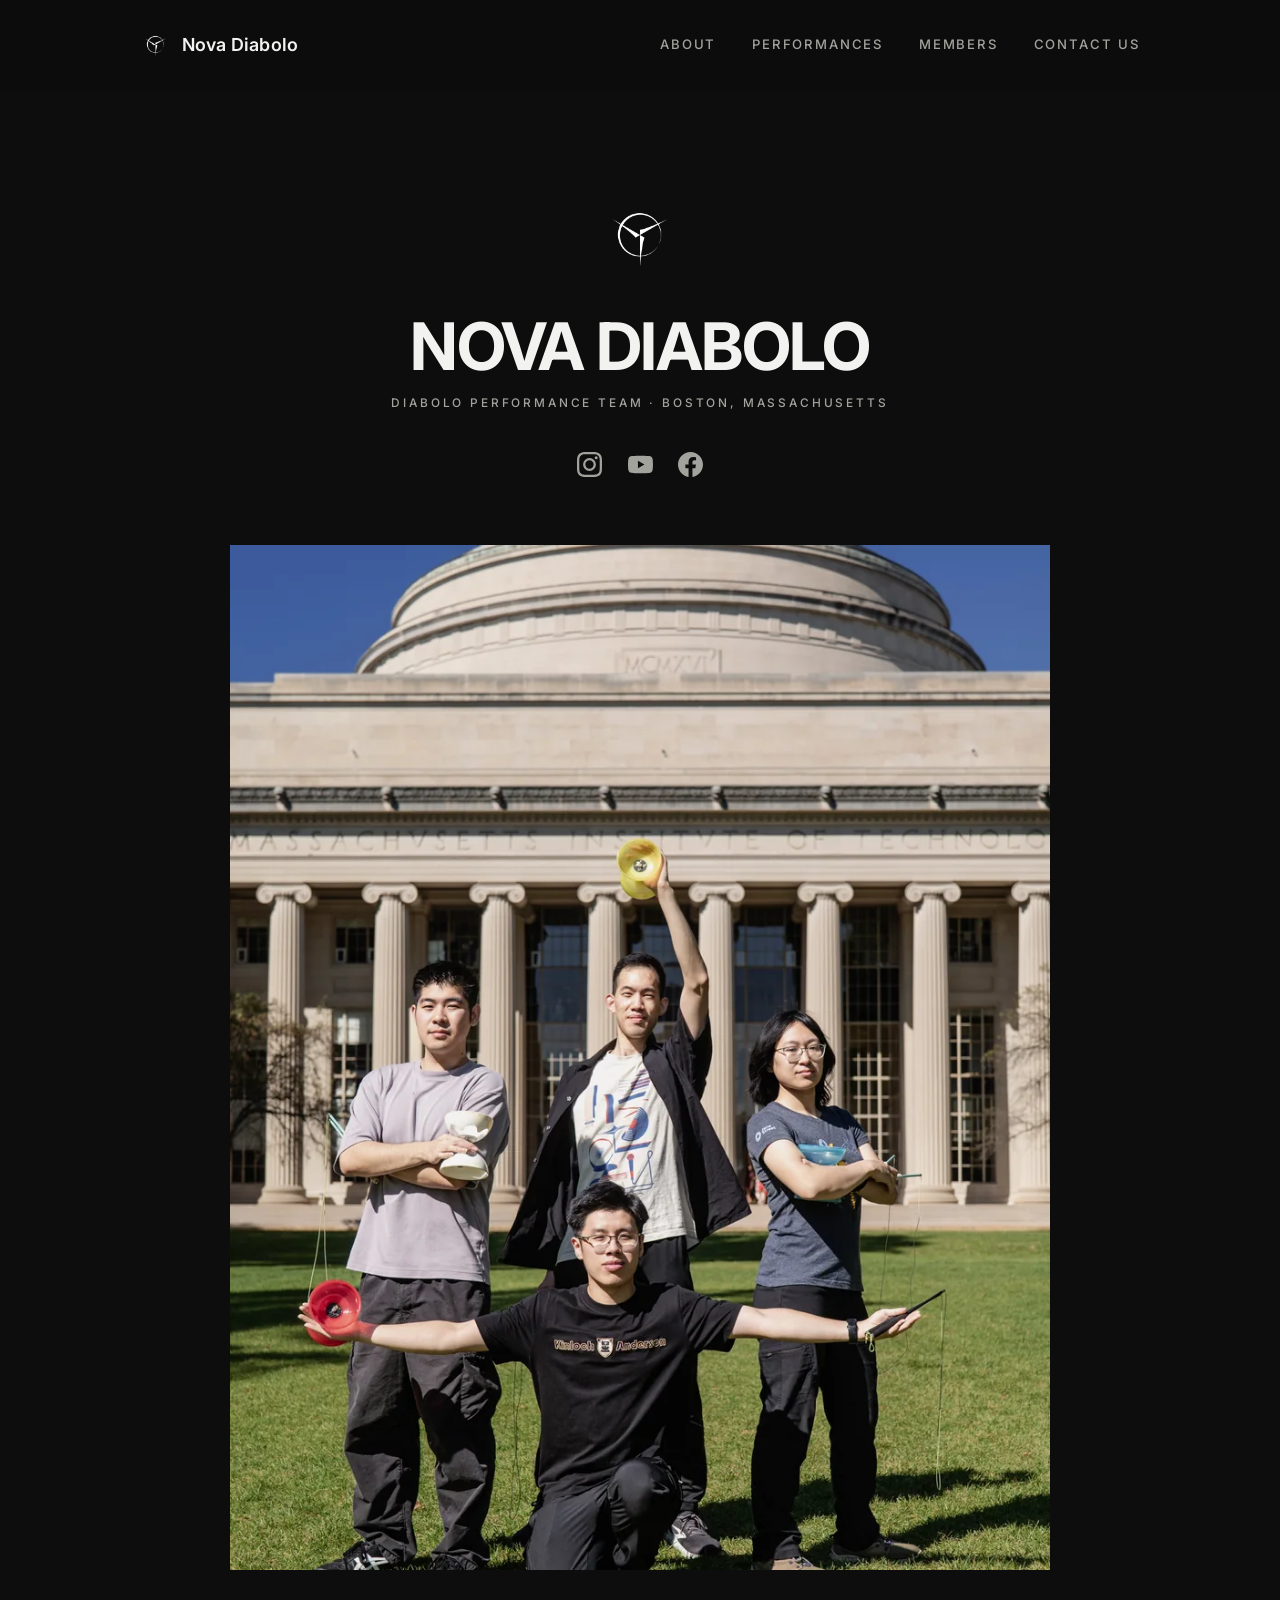
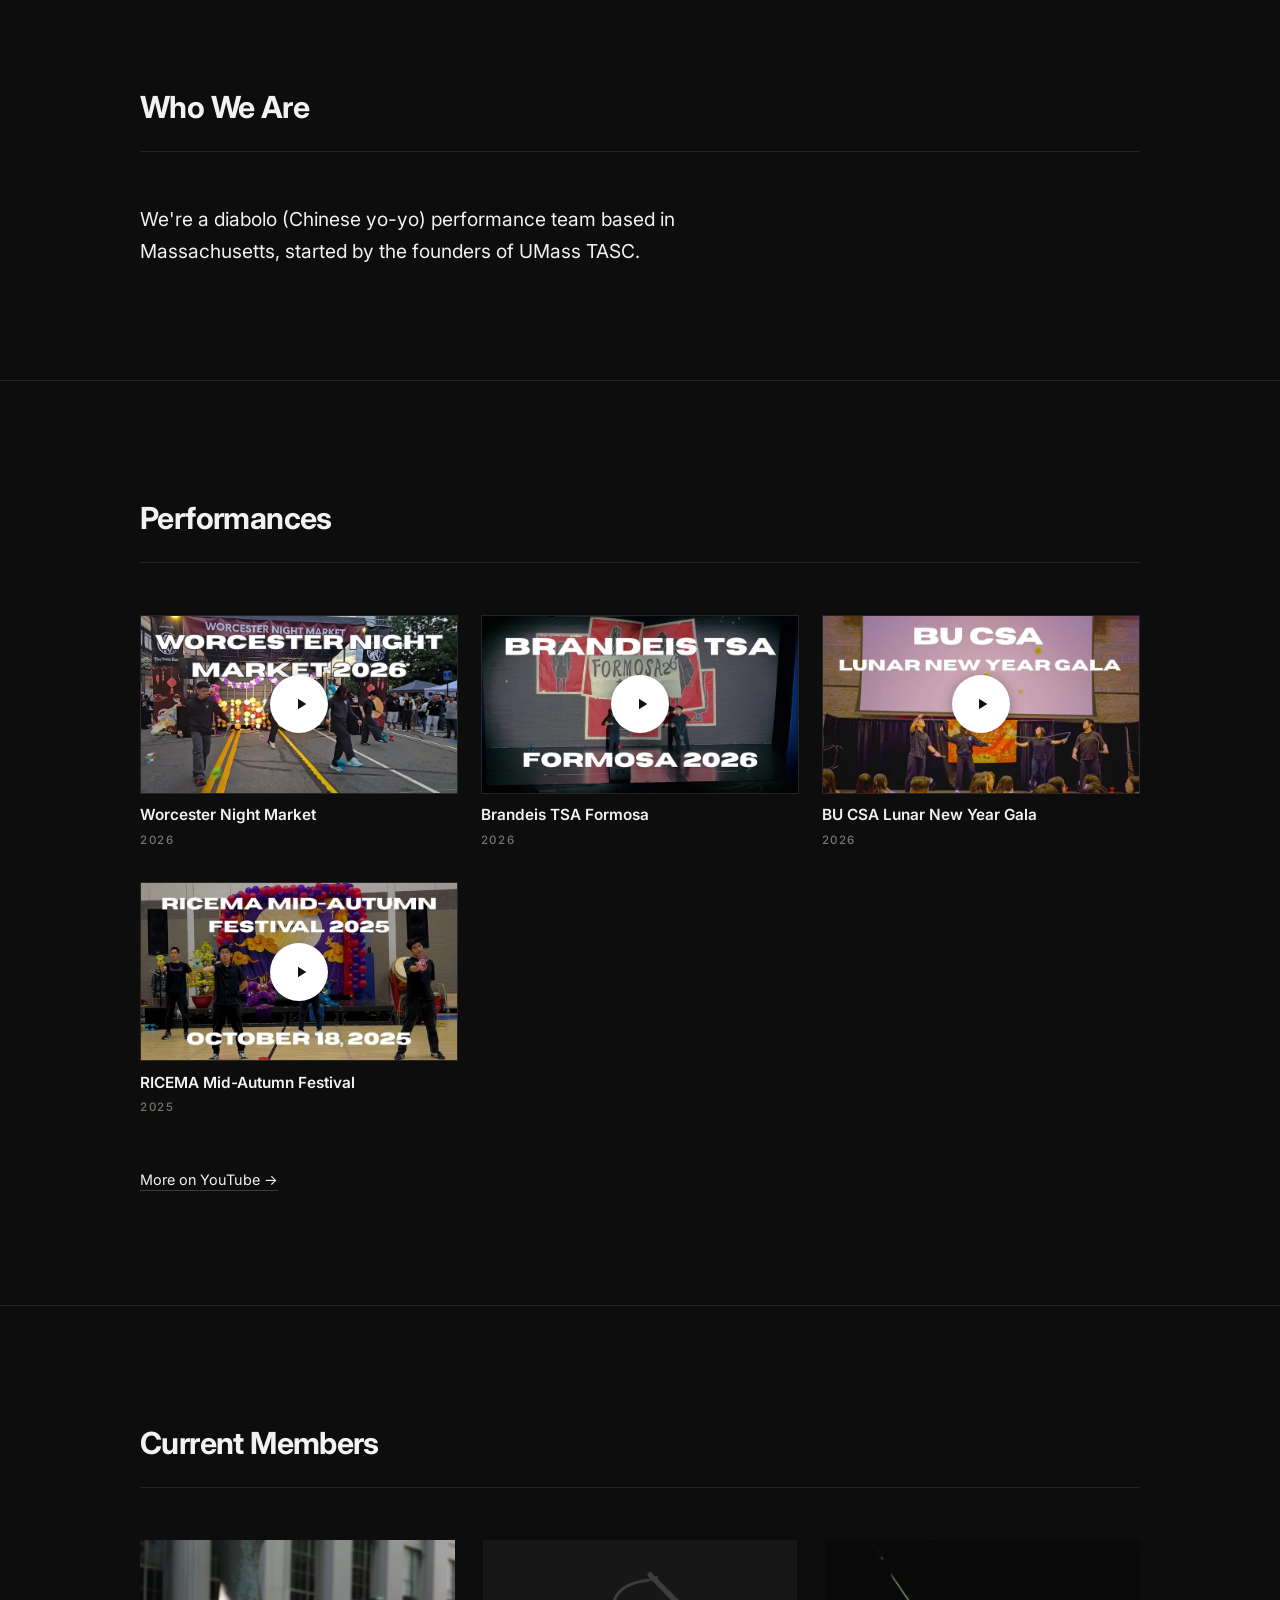
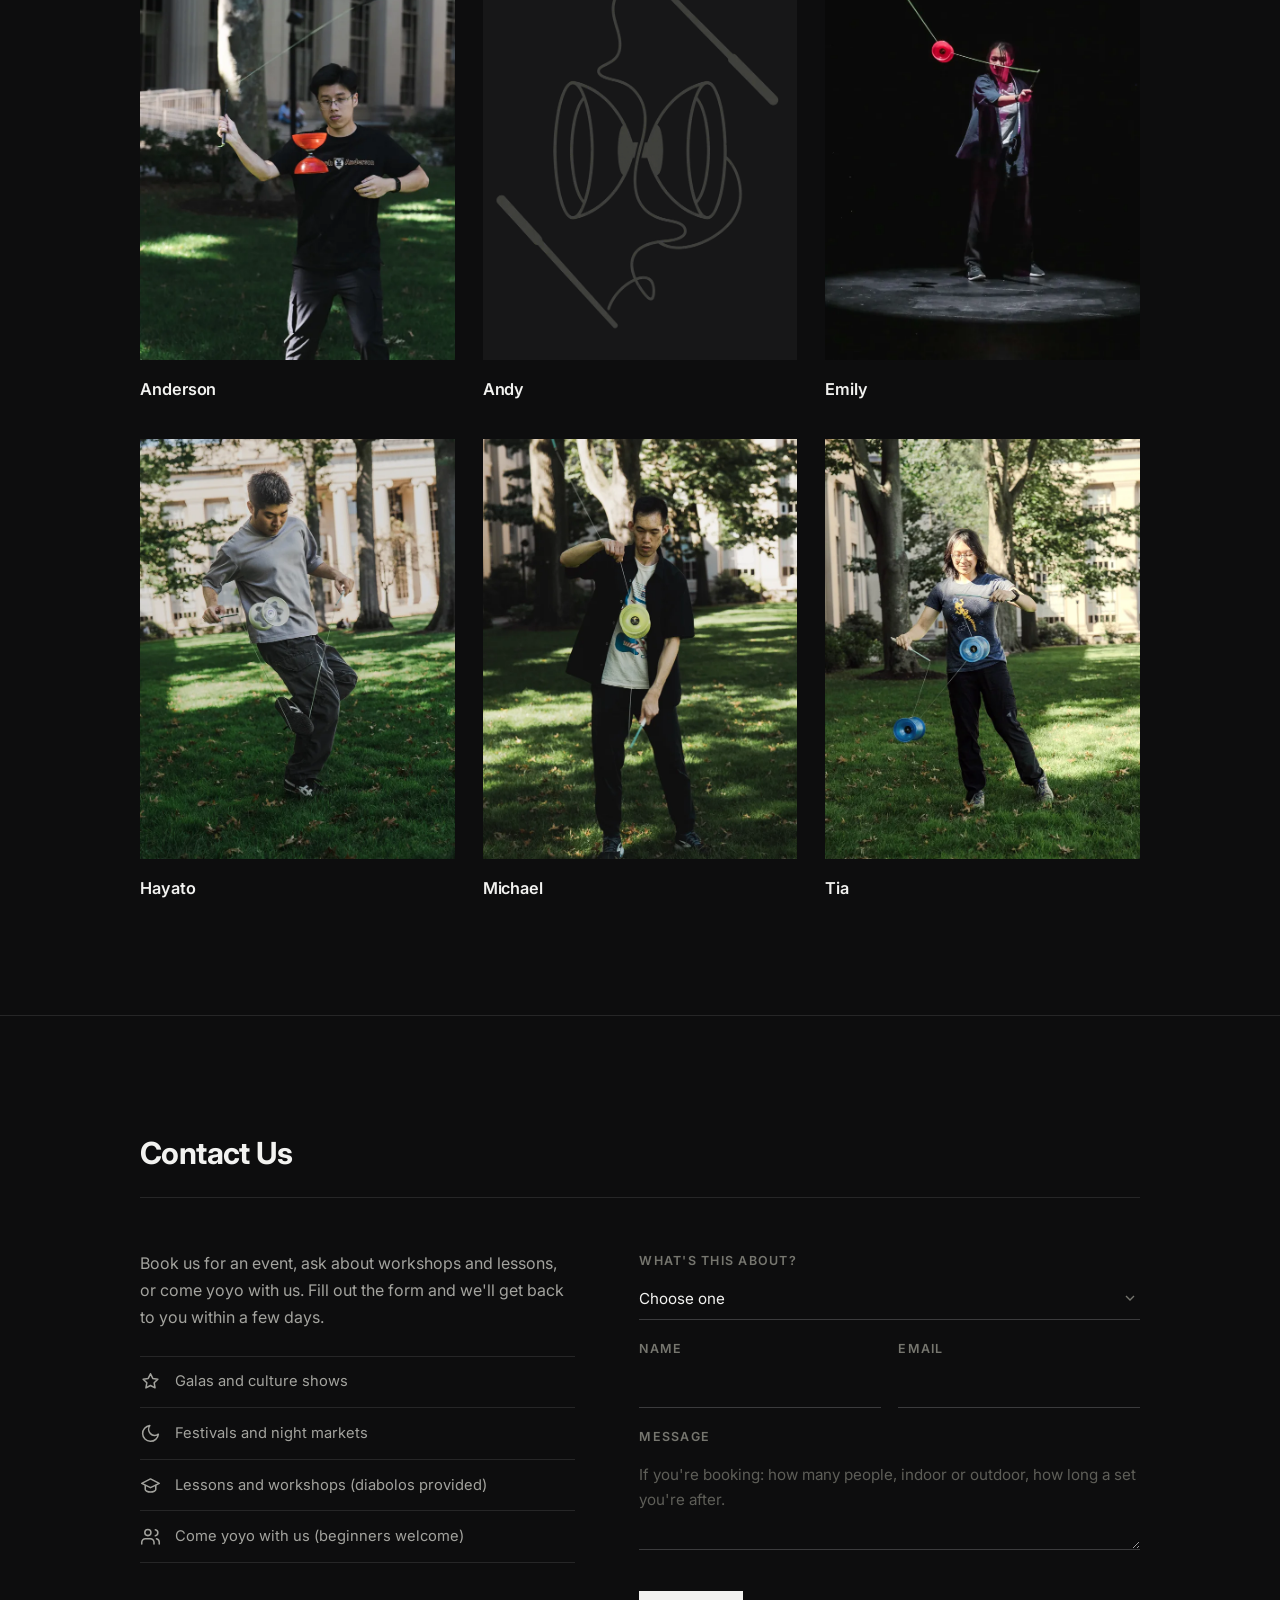
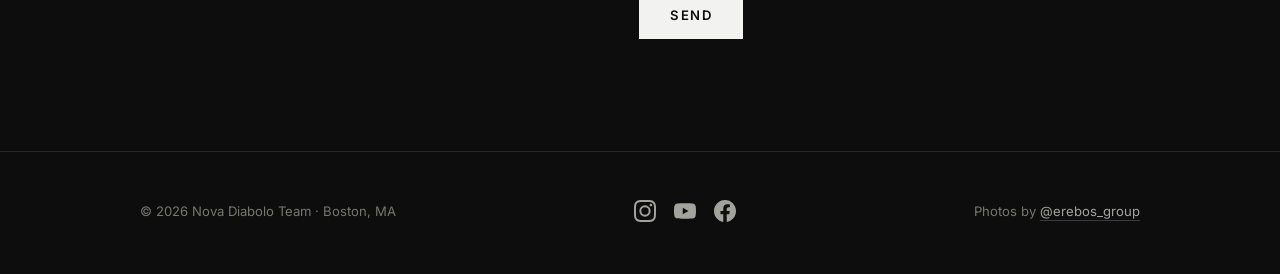
==== index.html @ 06ca1d91 "Point canonical, share image and form redirect at nova-diabolo.github.io The repo moved to the nova-" ====
<!DOCTYPE html>
<html lang="en">
<head>
<meta charset="utf-8">
<meta name="viewport" content="width=device-width, initial-scale=1">
<title>Nova Diabolo Team | Diabolo &amp; Chinese Yo-Yo, Boston</title>
<meta name="description" content="A diabolo (Chinese yo-yo) performance team based in Massachusetts. We play galas, festivals, night markets and campus events around Boston.">
<meta name="theme-color" content="#0d0d0e">
<link rel="canonical" href="https://nova-diabolo.github.io/">
<meta property="og:type" content="website">
<meta property="og:title" content="Nova Diabolo Team | Diabolo &amp; Chinese Yo-Yo, Boston">
<meta property="og:description" content="A diabolo and Chinese yo-yo performance team based in Boston, Massachusetts.">
<meta property="og:image" content="https://nova-diabolo.github.io/assets/img/logo-square.jpg">
<meta name="twitter:card" content="summary_large_image">
<link rel="icon" href="assets/img/favicon-32.png" sizes="32x32">
<link rel="icon" href="assets/img/favicon-192.png" sizes="192x192">
<link rel="apple-touch-icon" href="assets/img/favicon-192.png">
<link rel="preconnect" href="https://fonts.googleapis.com">
<link rel="preconnect" href="https://fonts.gstatic.com" crossorigin>
<link rel="stylesheet" href="https://fonts.googleapis.com/css2?family=Inter:wght@400;500;600;700&display=swap">
<link rel="stylesheet" href="assets/css/styles.css">
<script type="application/ld+json">
{
  "@context": "https://schema.org",
  "@type": "PerformingGroup",
  "name": "Nova Diabolo Team",
  "description": "A diabolo (Chinese yo-yo) performance team based in Massachusetts, sharing the art around New England.",
  "foundingDate": "2019",
  "address": { "@type": "PostalAddress", "addressLocality": "Boston", "addressRegion": "MA", "addressCountry": "US" },
  "sameAs": ["https://www.instagram.com/novadiaboloteam/","https://www.youtube.com/@NovaDiaboloTeam","https://www.facebook.com/NovaDiaboloTeam/"]
}
</script>
</head>
<body id="top">
<a class="skip-link" href="#main">Skip to content</a>

<div class="topbar" id="topbar">
  <div class="wrap">
    <a class="topbar-brand" href="#top">
      <img src="assets/img/logo-192.png" alt="" width="22" height="22"><span>Nova Diabolo</span>
    </a>
    <button class="nav-toggle" id="navToggle" aria-expanded="false" aria-controls="topnav" aria-label="Open menu"><span></span></button>
    <nav class="topbar-nav" id="topnav" aria-label="Primary">
      <a href="#about">About</a>
      <a href="#performances">Performances</a>
      <a href="#team">Members</a>
      <a href="#contact">Contact Us</a>
    </nav>
  </div>
</div>

<header class="masthead">
  <div class="wrap">
    <img class="mark" src="assets/img/logo-512.png" alt="Nova Diabolo Team logo" width="74" height="74">
    <h1>Nova Diabolo</h1>
    <p class="tagline">Diabolo Performance Team &middot; Boston, Massachusetts</p>
    <div class="socials">
        <a href="https://www.instagram.com/novadiaboloteam/" target="_blank" rel="noopener" aria-label="Instagram"><svg viewBox="0 0 24 24"><path d="M12 2.16c3.2 0 3.58.01 4.85.07 1.17.05 1.8.25 2.23.41.56.22.96.48 1.38.9.42.42.68.82.9 1.38.16.42.36 1.06.41 2.23.06 1.27.07 1.65.07 4.85s-.01 3.58-.07 4.85c-.05 1.17-.25 1.8-.41 2.23-.22.56-.48.96-.9 1.38-.42.42-.82.68-1.38.9-.42.16-1.06.36-2.23.41-1.27.06-1.65.07-4.85.07s-3.58-.01-4.85-.07c-1.17-.05-1.8-.25-2.23-.41-.56-.22-.96-.48-1.38-.9-.42-.42-.68-.82-.9-1.38-.16-.42-.36-1.06-.41-2.23C2.17 15.58 2.16 15.2 2.16 12s.01-3.58.07-4.85c.05-1.17.25-1.8.41-2.23.22-.56.48-.96.9-1.38.42-.42.82-.68 1.38-.9.42-.16 1.06-.36 2.23-.41C8.42 2.17 8.8 2.16 12 2.16M12 0C8.74 0 8.33.01 7.05.07 5.78.13 4.9.33 4.14.63c-.79.3-1.46.72-2.13 1.38A5.9 5.9 0 0 0 .63 4.14c-.3.76-.5 1.64-.56 2.91C.01 8.33 0 8.74 0 12s.01 3.67.07 4.95c.06 1.27.26 2.15.56 2.91.3.79.72 1.46 1.38 2.13a5.9 5.9 0 0 0 2.13 1.38c.76.3 1.64.5 2.91.56C8.33 23.99 8.74 24 12 24s3.67-.01 4.95-.07c1.27-.06 2.15-.26 2.91-.56a5.9 5.9 0 0 0 2.13-1.38 5.9 5.9 0 0 0 1.38-2.13c.3-.76.5-1.64.56-2.91.06-1.28.07-1.69.07-4.95s-.01-3.67-.07-4.95c-.06-1.27-.26-2.15-.56-2.91a5.9 5.9 0 0 0-1.38-2.13A5.9 5.9 0 0 0 19.86.63c-.76-.3-1.64-.5-2.91-.56C15.67.01 15.26 0 12 0z"/><path d="M12 5.84A6.16 6.16 0 1 0 18.16 12 6.16 6.16 0 0 0 12 5.84zM12 16a4 4 0 1 1 4-4 4 4 0 0 1-4 4z"/><circle cx="18.41" cy="5.59" r="1.44"/></svg></a>
        <a href="https://www.youtube.com/@NovaDiaboloTeam" target="_blank" rel="noopener" aria-label="YouTube"><svg viewBox="0 0 24 24"><path d="M23.5 6.19a3.02 3.02 0 0 0-2.12-2.14C19.5 3.55 12 3.55 12 3.55s-7.5 0-9.38.5A3.02 3.02 0 0 0 .5 6.19C0 8.08 0 12 0 12s0 3.92.5 5.81a3.02 3.02 0 0 0 2.12 2.14c1.88.5 9.38.5 9.38.5s7.5 0 9.38-.5a3.02 3.02 0 0 0 2.12-2.14C24 15.92 24 12 24 12s0-3.92-.5-5.81zM9.55 15.57V8.43L15.82 12z"/></svg></a>
        <a href="https://www.facebook.com/NovaDiaboloTeam/" target="_blank" rel="noopener" aria-label="Facebook"><svg viewBox="0 0 24 24"><path d="M24 12.07C24 5.4 18.63 0 12 0S0 5.4 0 12.07C0 18.1 4.39 23.1 10.13 24v-8.44H7.08v-3.49h3.05V9.41c0-3.02 1.79-4.69 4.53-4.69 1.31 0 2.68.24 2.68.24v2.96H15.83c-1.49 0-1.96.93-1.96 1.89v2.26h3.33l-.53 3.49h-2.8V24C19.61 23.1 24 18.1 24 12.07z"/></svg></a>
      </div>
  </div>
</header>

<div class="wrap">
  <figure class="lead">
    <picture>
      <source type="image/webp" srcset="assets/img/hero/hero-900.webp 900w, assets/img/hero/hero-1400.webp 1400w" sizes="(max-width: 820px) 92vw, 760px">
      <img src="assets/img/hero/hero-1400.jpg"
           srcset="assets/img/hero/hero-900.jpg 900w, assets/img/hero/hero-1400.jpg 1400w"
           sizes="(max-width: 820px) 92vw, 760px"
           alt="The four members of Nova Diabolo in front of the Great Dome at MIT, each holding a diabolo"
           width="1400" height="1750" fetchpriority="high">
    </picture>
  </figure>
</div>

<main id="main">

  <section class="section" id="about">
    <div class="wrap">
      <div class="section-head"><h2 class="section-title">Who We Are</h2></div>
      <p class="about-lede">We're a diabolo (Chinese yo-yo) performance team based in
        Massachusetts, started by the founders of UMass TASC.</p>
    </div>
  </section>

  <section class="section" id="performances">
    <div class="wrap">
      <div class="section-head">
        <h2 class="section-title">Performances</h2>
      </div>
      <!-- These link out rather than embedding because "Allow embedding" is currently
           off on the uploads, so an inline player just shows "Video unavailable".
           Turn it on per video in YouTube Studio (Edit -> Show more) and these can
           become click-to-play iframes instead. -->
      <div class="videos">
        <article class="video-card">
          <a class="video-frame" href="https://www.youtube.com/watch?v=WlddRbIC2Yo"
             target="_blank" rel="noopener" aria-label="Watch Worcester Night Market on YouTube">
            <img src="assets/img/video/WlddRbIC2Yo.webp" alt="" width="800" height="450" loading="lazy">
            <span class="play" aria-hidden="true">
              <svg viewBox="0 0 24 24"><path d="M8 5v14l11-7z"/></svg>
            </span>
          </a>
          <div class="video-meta"><h3>Worcester Night Market</h3><p class="when">2026</p></div>
        </article>
        <article class="video-card">
          <a class="video-frame" href="https://www.youtube.com/watch?v=vEGwBYFsPsQ"
             target="_blank" rel="noopener" aria-label="Watch Brandeis TSA Formosa on YouTube">
            <img src="assets/img/video/vEGwBYFsPsQ.webp" alt="" width="800" height="450" loading="lazy">
            <span class="play" aria-hidden="true">
              <svg viewBox="0 0 24 24"><path d="M8 5v14l11-7z"/></svg>
            </span>
          </a>
          <div class="video-meta"><h3>Brandeis TSA Formosa</h3><p class="when">2026</p></div>
        </article>
        <article class="video-card">
          <a class="video-frame" href="https://www.youtube.com/watch?v=hdVHol76xHo"
             target="_blank" rel="noopener" aria-label="Watch BU CSA Lunar New Year Gala on YouTube">
            <img src="assets/img/video/hdVHol76xHo.webp" alt="" width="800" height="450" loading="lazy">
            <span class="play" aria-hidden="true">
              <svg viewBox="0 0 24 24"><path d="M8 5v14l11-7z"/></svg>
            </span>
          </a>
          <div class="video-meta"><h3>BU CSA Lunar New Year Gala</h3><p class="when">2026</p></div>
        </article>
        <article class="video-card">
          <a class="video-frame" href="https://www.youtube.com/watch?v=qUg4F6Y7z_4"
             target="_blank" rel="noopener" aria-label="Watch RICEMA Mid-Autumn Festival on YouTube">
            <img src="assets/img/video/qUg4F6Y7z_4.webp" alt="" width="800" height="450" loading="lazy">
            <span class="play" aria-hidden="true">
              <svg viewBox="0 0 24 24"><path d="M8 5v14l11-7z"/></svg>
            </span>
          </a>
          <div class="video-meta"><h3>RICEMA Mid-Autumn Festival</h3><p class="when">2025</p></div>
        </article>
      </div>

      <p class="more-link"><a href="https://www.youtube.com/@NovaDiaboloTeam" target="_blank" rel="noopener">More on YouTube &rarr;</a></p>
    </div>
  </section>

  <section class="section" id="team">
    <div class="wrap">
      <div class="section-head">
        <h2 class="section-title">Current Members</h2>
      </div>
      <div class="team">
        <article>
          <img src="assets/img/team/anderson-700.webp" alt="Anderson" width="700" height="933" loading="lazy">
          <h3>Anderson</h3>
        </article>
        <article>
          <img src="assets/img/team/andy-700.webp" alt="Nova Diabolo" width="700" height="933" loading="lazy">
          <h3>Andy</h3>
        </article>
        <article>
          <img src="assets/img/team/emily-700.webp" alt="Emily" width="700" height="933" loading="lazy">
          <h3>Emily</h3>
        </article>
        <article>
          <img src="assets/img/team/hayato-700.webp" alt="Hayato" width="700" height="933" loading="lazy">
          <h3>Hayato</h3>
        </article>
        <article>
          <img src="assets/img/team/michael-700.webp" alt="Michael" width="700" height="933" loading="lazy">
          <h3>Michael</h3>
        </article>
        <article>
          <img src="assets/img/team/tia-700.webp" alt="Tia" width="700" height="933" loading="lazy">
          <h3>Tia</h3>
        </article>
      </div>
    </div>
  </section>

  <section class="section" id="contact">
    <div class="wrap">
      <div class="section-head"><h2 class="section-title">Contact Us</h2></div>
      <div class="book">
      <div class="book-intro">
        <p>Book us for an event, ask about workshops and lessons, or come yoyo with us. Fill out the form and we'll get back to you within a few days.</p>
        <ul class="book-list">
          <li><svg viewBox="0 0 24 24" fill="none" stroke="currentColor" stroke-width="1.75" stroke-linecap="round" stroke-linejoin="round" aria-hidden="true"><path d="M12 3.2 14.6 8.5 20.4 9.35 16.2 13.45 17.2 19.25 12 16.52 6.8 19.25 7.8 13.45 3.6 9.35 9.4 8.5Z"/></svg><span>Galas and culture shows</span></li>
          <li><svg viewBox="0 0 24 24" fill="none" stroke="currentColor" stroke-width="1.75" stroke-linecap="round" stroke-linejoin="round" aria-hidden="true"><path d="M21 12.79A9 9 0 1 1 11.21 3 7 7 0 0 0 21 12.79Z"/></svg><span>Festivals and night markets</span></li>
          <li><svg viewBox="0 0 24 24" fill="none" stroke="currentColor" stroke-width="1.75" stroke-linecap="round" stroke-linejoin="round" aria-hidden="true"><path d="M22 9.5 12 4.5 2 9.5l10 5Z"/><path d="M6 12v4.5c0 1.4 2.7 3 6 3s6-1.6 6-3V12"/></svg><span>Lessons and workshops (diabolos provided)</span></li>
          <li><svg viewBox="0 0 24 24" fill="none" stroke="currentColor" stroke-width="1.75" stroke-linecap="round" stroke-linejoin="round" aria-hidden="true"><circle cx="9" cy="7.5" r="3.5"/><path d="M2 20.5v-1.8A4.2 4.2 0 0 1 6.2 14.5h5.6a4.2 4.2 0 0 1 4.2 4.2v1.8"/><path d="M17.5 11.2a3.5 3.5 0 0 0 0-6.9"/><path d="M22 20.5v-1.8a4.2 4.2 0 0 0-3.2-4.1"/></svg><span>Come yoyo with us (beginners welcome)</span></li>
        </ul>
      </div>

      <!-- Web3Forms relays this to the team inbox (GitHub Pages can't send mail itself).
           NOT LIVE until access_key below is filled in. Get one in ~2 minutes at
           https://web3forms.com — enter the destination address, they email back a
           UUID. No account, no password. The UUID is all that appears in this page,
           so the email address is never exposed to scrapers. -->
      <form class="relay-form" action="https://api.web3forms.com/submit" method="POST">
        <input type="hidden" name="access_key" value="YOUR_ACCESS_KEY_HERE">
        <input type="hidden" name="subject" id="formSubject" value="Message from the Nova Diabolo site">
        <input type="hidden" name="from_name" value="Nova Diabolo website">
        <input type="hidden" name="redirect" value="https://nova-diabolo.github.io/thanks.html">
        <!-- Web3Forms' honeypot: real people never tick this -->
        <input type="checkbox" name="botcheck" class="honey" tabindex="-1" autocomplete="off" aria-hidden="true">

        <div class="field">
          <label for="reason">What's this about?</label>
          <select id="reason" name="reason" required>
            <option value="" selected disabled>Choose one</option>
            <option>Booking a performance</option>
            <option>Lessons or a workshop</option>
            <option>Coming to yoyo with you</option>
            <option>Something else</option>
          </select>
        </div>

        <div class="form-row">
          <div class="field"><label for="name">Name</label>
            <input id="name" name="name" type="text" required autocomplete="name"></div>
          <div class="field"><label for="email">Email</label>
            <input id="email" name="email" type="email" required autocomplete="email"></div>
        </div>

        <!-- revealed only when they pick "Booking a performance" -->
        <div id="bookingFields" hidden>
          <div class="form-row">
            <div class="field"><label for="org">Organization <span class="opt">(optional)</span></label>
              <input id="org" name="organization" type="text" disabled></div>
            <div class="field"><label for="eventType">Type of event</label>
              <select id="eventType" name="event_type" disabled>
                <option value="" selected disabled>Choose one</option>
                <option>Gala or culture show</option>
                <option>Festival or night market</option>
                <option>Campus event</option>
                <option>Workshop</option>
                <option>Private event</option>
                <option>Something else</option>
              </select></div>
          </div>
          <div class="form-row">
            <div class="field"><label for="date">Date <span class="opt">(or roughly when)</span></label>
              <input id="date" name="event_date" type="text" disabled></div>
            <div class="field"><label for="location">Location</label>
              <input id="location" name="location" type="text" disabled></div>
          </div>
        </div>

        <div class="field"><label for="message">Message</label>
          <textarea id="message" name="message" required
            placeholder="If you're booking: how many people, indoor or outdoor, how long a set you're after."></textarea></div>

        <button class="submit" type="submit">Send</button>
        <p class="form-status" role="status" aria-live="polite"></p>
      </form>
      </div>
    </div>
  </section>
</main>

<footer class="site-footer">
  <div class="wrap">
    <p>&copy; <span id="year">2026</span> Nova Diabolo Team &middot; Boston, MA</p>
    <div class="socials">
        <a href="https://www.instagram.com/novadiaboloteam/" target="_blank" rel="noopener" aria-label="Instagram"><svg viewBox="0 0 24 24"><path d="M12 2.16c3.2 0 3.58.01 4.85.07 1.17.05 1.8.25 2.23.41.56.22.96.48 1.38.9.42.42.68.82.9 1.38.16.42.36 1.06.41 2.23.06 1.27.07 1.65.07 4.85s-.01 3.58-.07 4.85c-.05 1.17-.25 1.8-.41 2.23-.22.56-.48.96-.9 1.38-.42.42-.82.68-1.38.9-.42.16-1.06.36-2.23.41-1.27.06-1.65.07-4.85.07s-3.58-.01-4.85-.07c-1.17-.05-1.8-.25-2.23-.41-.56-.22-.96-.48-1.38-.9-.42-.42-.68-.82-.9-1.38-.16-.42-.36-1.06-.41-2.23C2.17 15.58 2.16 15.2 2.16 12s.01-3.58.07-4.85c.05-1.17.25-1.8.41-2.23.22-.56.48-.96.9-1.38.42-.42.82-.68 1.38-.9.42-.16 1.06-.36 2.23-.41C8.42 2.17 8.8 2.16 12 2.16M12 0C8.74 0 8.33.01 7.05.07 5.78.13 4.9.33 4.14.63c-.79.3-1.46.72-2.13 1.38A5.9 5.9 0 0 0 .63 4.14c-.3.76-.5 1.64-.56 2.91C.01 8.33 0 8.74 0 12s.01 3.67.07 4.95c.06 1.27.26 2.15.56 2.91.3.79.72 1.46 1.38 2.13a5.9 5.9 0 0 0 2.13 1.38c.76.3 1.64.5 2.91.56C8.33 23.99 8.74 24 12 24s3.67-.01 4.95-.07c1.27-.06 2.15-.26 2.91-.56a5.9 5.9 0 0 0 2.13-1.38 5.9 5.9 0 0 0 1.38-2.13c.3-.76.5-1.64.56-2.91.06-1.28.07-1.69.07-4.95s-.01-3.67-.07-4.95c-.06-1.27-.26-2.15-.56-2.91a5.9 5.9 0 0 0-1.38-2.13A5.9 5.9 0 0 0 19.86.63c-.76-.3-1.64-.5-2.91-.56C15.67.01 15.26 0 12 0z"/><path d="M12 5.84A6.16 6.16 0 1 0 18.16 12 6.16 6.16 0 0 0 12 5.84zM12 16a4 4 0 1 1 4-4 4 4 0 0 1-4 4z"/><circle cx="18.41" cy="5.59" r="1.44"/></svg></a>
        <a href="https://www.youtube.com/@NovaDiaboloTeam" target="_blank" rel="noopener" aria-label="YouTube"><svg viewBox="0 0 24 24"><path d="M23.5 6.19a3.02 3.02 0 0 0-2.12-2.14C19.5 3.55 12 3.55 12 3.55s-7.5 0-9.38.5A3.02 3.02 0 0 0 .5 6.19C0 8.08 0 12 0 12s0 3.92.5 5.81a3.02 3.02 0 0 0 2.12 2.14c1.88.5 9.38.5 9.38.5s7.5 0 9.38-.5a3.02 3.02 0 0 0 2.12-2.14C24 15.92 24 12 24 12s0-3.92-.5-5.81zM9.55 15.57V8.43L15.82 12z"/></svg></a>
        <a href="https://www.facebook.com/NovaDiaboloTeam/" target="_blank" rel="noopener" aria-label="Facebook"><svg viewBox="0 0 24 24"><path d="M24 12.07C24 5.4 18.63 0 12 0S0 5.4 0 12.07C0 18.1 4.39 23.1 10.13 24v-8.44H7.08v-3.49h3.05V9.41c0-3.02 1.79-4.69 4.53-4.69 1.31 0 2.68.24 2.68.24v2.96H15.83c-1.49 0-1.96.93-1.96 1.89v2.26h3.33l-.53 3.49h-2.8V24C19.61 23.1 24 18.1 24 12.07z"/></svg></a>
      </div>
    <p>Photos by <a href="https://www.instagram.com/erebos_group/" target="_blank" rel="noopener">@erebos_group</a></p>
  </div>
</footer>

<script src="assets/js/main.js" defer></script>
</body>
</html>
---- assets/css/styles.css ----
/* ==========================================================================
   Nova Diabolo Team
   Plain and light: black text on white, one typeface, thin rules, lots of air.
   ========================================================================== */

:root {
  /* dark palette — "ink" is the foreground, "paper" the background */
  --ink:        #f2f2f0;
  --ink-soft:   #a3a39e;
  --ink-faint:  #76766f;
  --paper:      #0d0d0e;
  --paper-2:    #171718;
  --rule:       #262627;
  --rule-dark:  #3b3b3d;

  --font: "Inter", -apple-system, BlinkMacSystemFont, "Segoe UI", Helvetica, Arial, sans-serif;

  --maxw: 1080px;
  --gutter: clamp(1.25rem, 5vw, 2.5rem);
}

*, *::before, *::after { box-sizing: border-box; }
* { margin: 0; }
html { -webkit-text-size-adjust: 100%; scroll-behavior: smooth; scroll-padding-top: 104px; }
@media (prefers-reduced-motion: reduce) { html { scroll-behavior: auto; } }

body {
  background: var(--paper);
  color: var(--ink);
  font-family: var(--font);
  font-size: 1rem;
  line-height: 1.7;
  -webkit-font-smoothing: antialiased;
}

img, svg, iframe { display: block; max-width: 100%; }
img { height: auto; }
a { color: inherit; text-decoration: none; }
button { font: inherit; color: inherit; background: none; border: 0; cursor: pointer; }
ul { list-style: none; padding: 0; }

:focus-visible { outline: 2px solid var(--ink); outline-offset: 3px; }

.skip-link {
  position: absolute; left: 50%; top: -80px; transform: translateX(-50%); z-index: 200;
  background: var(--ink); color: var(--paper); padding: .6rem 1.1rem; font-size: .9rem;
}
.skip-link:focus { top: 0; }

.visually-hidden {
  position: absolute !important; width: 1px; height: 1px; padding: 0; margin: -1px;
  overflow: hidden; clip: rect(0 0 0 0); clip-path: inset(50%); white-space: nowrap;
}

.wrap { width: 100%; max-width: var(--maxw); margin-inline: auto; padding-inline: var(--gutter); }

/* ---------- top bar ---------- */
.topbar {
  position: sticky; top: 0; z-index: 90;
  background: rgba(13,13,14,.90);
  backdrop-filter: blur(8px); -webkit-backdrop-filter: blur(8px);
  border-bottom: 1px solid transparent; transition: border-color .2s;
}
.topbar.is-stuck { border-bottom-color: var(--rule); }
.topbar .wrap { display: flex; align-items: center; justify-content: space-between; gap: 2rem; min-height: clamp(66px, 7vw, 92px); }

.topbar-brand { display: flex; align-items: center; gap: .7rem; font-weight: 600; font-size: clamp(1rem, 1.4vw, 1.15rem); letter-spacing: .01em; }
.topbar-brand img { width: clamp(26px, 2.4vw, 32px); height: auto; }

.topbar-nav { display: flex; gap: clamp(1.5rem, 2.8vw, 2.75rem); }
.topbar-nav a {
  font-size: .82rem; font-weight: 500; letter-spacing: .14em; text-transform: uppercase;
  color: var(--ink-soft); padding-block: .35rem; border-bottom: 1px solid transparent;
}
.topbar-nav a:hover { color: var(--ink); border-bottom-color: var(--ink); }

.nav-toggle { display: none; width: 44px; height: 44px; align-items: center; justify-content: center; margin-right: -10px; }
.nav-toggle span { display: block; width: 22px; height: 1.5px; background: var(--ink); position: relative; }
.nav-toggle span::before, .nav-toggle span::after {
  content: ""; position: absolute; left: 0; width: 22px; height: 1.5px; background: var(--ink); transition: transform .22s;
}
.nav-toggle span::before { top: -6px; } .nav-toggle span::after { top: 6px; }
.nav-toggle[aria-expanded="true"] span { background: transparent; }
.nav-toggle[aria-expanded="true"] span::before { transform: translateY(6px) rotate(45deg); }
.nav-toggle[aria-expanded="true"] span::after  { transform: translateY(-6px) rotate(-45deg); }

@media (max-width: 720px) {
  .nav-toggle { display: flex; }
  .topbar-nav {
    position: absolute; left: 0; right: 0; top: 100%;
    flex-direction: column; gap: 0; background: var(--paper);
    border-bottom: 1px solid var(--rule); padding: 0 var(--gutter) 1rem;
    display: none;
  }
  .topbar-nav.is-open { display: flex; }
  .topbar-nav a { padding: .95rem 0; border-bottom: 1px solid var(--rule); font-size: .95rem; color: var(--ink); }
  .topbar-nav a:last-child { border-bottom: 0; }
}

/* ---------- masthead ---------- */
.masthead { text-align: center; padding-block: clamp(3.5rem, 9vw, 6.5rem) clamp(2.75rem, 6vw, 4.25rem); }
.masthead img.mark { width: clamp(58px, 9.5vw, 80px); margin: 0 auto clamp(1.6rem, 3vw, 2.4rem); }
.masthead h1 {
  font-size: clamp(2.3rem, 7.5vw, 4.1rem); font-weight: 700;
  letter-spacing: -.025em; line-height: 1.02; text-transform: uppercase;
}
.masthead .tagline {
  margin-top: .85rem; font-size: .74rem; font-weight: 500; letter-spacing: .24em;
  text-transform: uppercase; color: var(--ink-soft);
}

.socials { display: flex; justify-content: center; gap: 1.6rem; margin-top: 2.4rem; }
.socials a { color: var(--ink-soft); transition: color .18s, transform .18s; display: block; }
.socials a:hover { color: var(--ink); transform: translateY(-2px); }
.socials svg { width: 25px; height: 25px; fill: currentColor; }

/* ---------- sections ---------- */
.section { padding-block: clamp(4rem, 9vw, 7rem); }
.section + .section { border-top: 1px solid var(--rule); }

.section-title { font-size: clamp(1.45rem, 3vw, 1.9rem); font-weight: 700; letter-spacing: -.02em; }
.section-head {
  padding-bottom: 1.1rem; margin-bottom: clamp(2.25rem, 4.5vw, 3.25rem);
  border-bottom: 1px solid var(--rule);
}
.section-head p { color: var(--ink-soft); margin-top: .8rem; max-width: 60ch; }

/* ---------- about ---------- */

.about-lede { font-size: clamp(1.05rem, 1.6vw, 1.2rem); line-height: 1.65; color: var(--ink); max-width: 48ch; }

/* ---------- video ---------- */
.videos { display: grid; gap: 2rem 1.4rem; grid-template-columns: repeat(auto-fill, minmax(260px, 1fr)); }

.video-card { display: flex; flex-direction: column; gap: .7rem; }
.video-frame {
  position: relative; aspect-ratio: 16 / 9; width: 100%;
  overflow: hidden; background: var(--paper-2); border: 1px solid var(--rule);
  display: block;
}
.video-frame img { width: 100%; height: 100%; object-fit: cover; }
.video-frame iframe { position: absolute; inset: 0; width: 100%; height: 100%; border: 0; }
.video-frame:hover { border-color: var(--rule-dark); }
.video-frame img { transition: opacity .25s ease; }
.video-frame:hover img { opacity: .82; }

.play {
  cursor: pointer;
  position: absolute; left: 50%; top: 50%; transform: translate(-50%,-50%);
  width: 58px; height: 58px; border-radius: 50%;
  background: #ffffff; border: 0;
  box-shadow: 0 2px 14px rgba(0,0,0,.35);
  display: grid; place-items: center;
  transition: transform .18s var(--ease, ease), background-color .18s;
}
.video-frame:hover .play { transform: translate(-50%,-50%) scale(1.07); }
/* fixed dark glyph — must not follow --ink, which is near-white on the dark theme */
.play svg { width: 18px; height: 18px; margin-left: 3px; fill: #111111; }


.video-meta h3 { font-size: .96rem; font-weight: 600; line-height: 1.35; }
.video-meta .when {
  font-size: .72rem; font-weight: 500; letter-spacing: .14em; text-transform: uppercase;
  color: var(--ink-faint); margin-top: .3rem;
}

.more-link { margin-top: 3rem; }
.more-link a { font-size: .9rem; border-bottom: 1px solid var(--rule-dark); padding-bottom: 2px; }
.more-link a:hover { border-bottom-color: var(--ink); }

/* ---------- team ---------- */
.team { display: grid; grid-template-columns: repeat(3, 1fr); gap: clamp(1.4rem, 3vw, 2.25rem) clamp(1.25rem, 2.5vw, 1.75rem); }
@media (max-width: 760px) { .team { grid-template-columns: repeat(2, 1fr); } }
@media (max-width: 460px) { .team { grid-template-columns: 1fr; } }
.team img { width: 100%; aspect-ratio: 3 / 4; object-fit: cover; background: var(--paper-2); }
.team h3 { font-size: 1.02rem; font-weight: 600; margin-top: 1rem; letter-spacing: -.005em; }
.team .role { font-size: .78rem; letter-spacing: .12em; text-transform: uppercase; color: var(--ink-faint); margin-top: .15rem; }
.team p { font-size: .9rem; color: var(--ink-soft); margin-top: .5rem; }

/* ---------- booking ---------- */
.book { display: grid; grid-template-columns: 1fr 1.15fr; gap: clamp(2rem, 5vw, 4rem); align-items: start; }
@media (max-width: 860px) { .book { grid-template-columns: 1fr; } }
.book-intro p { color: var(--ink-soft); }
.book-list { margin-top: 1.5rem; border-top: 1px solid var(--rule); }
.book-list li {
  display: flex; align-items: center; gap: .85rem;
  padding-block: .8rem; border-bottom: 1px solid var(--rule);
  font-size: .92rem; color: var(--ink-soft);
}
.book-list svg { flex: none; width: 21px; height: 21px; color: var(--ink-soft); }

.field { display: flex; flex-direction: column; gap: .4rem; margin-bottom: 1.1rem; }
.field label { font-size: .78rem; font-weight: 600; letter-spacing: .1em; text-transform: uppercase; color: var(--ink-faint); }
.field .opt { font-weight: 400; letter-spacing: 0; text-transform: none; }
.form-row { display: grid; gap: 1.1rem; grid-template-columns: 1fr 1fr; }
@media (max-width: 540px) { .form-row { grid-template-columns: 1fr; } }

.field input, .field select, .field textarea {
  font: inherit; font-size: .95rem; color: var(--ink);
  background: var(--paper); border: 0; border-bottom: 1px solid var(--rule-dark);
  padding: .5rem 0; width: 100%; border-radius: 0;
  transition: border-color .18s;
}
.field textarea { resize: vertical; min-height: 96px; }
.field input::placeholder, .field textarea::placeholder { color: #5e5e58; }
.field input:focus, .field select:focus, .field textarea:focus { outline: none; border-bottom-color: var(--ink); }
.field select {
  appearance: none; cursor: pointer;
  background-image: url("data:image/svg+xml,%3Csvg xmlns='http://www.w3.org/2000/svg' viewBox='0 0 24 24' fill='none' stroke='%2376766f' stroke-width='2'%3E%3Cpath d='M6 9l6 6 6-6'/%3E%3C/svg%3E");
  background-repeat: no-repeat; background-position: right .1rem center; background-size: 16px; padding-right: 1.8rem;
}

.submit {
  margin-top: 1.5rem; background: var(--ink); color: var(--paper);
  padding: .8rem 1.9rem; font-size: .82rem; font-weight: 600;
  letter-spacing: .14em; text-transform: uppercase;
  transition: background-color .18s;
}
.submit:hover { background: #ffffff; }
.submit[disabled] { opacity: .5; pointer-events: none; }

.form-status { margin-top: 1rem; font-size: .9rem; display: none; padding: .7rem .9rem; }
.form-status.is-ok { display: block; background: var(--paper-2); border-left: 2px solid var(--ink); }
.form-status.is-error { display: block; background: rgba(192,57,43,.12); border-left: 2px solid #c0392b; color: #f0a79e; }
.honey { position: absolute; left: -9999px; width: 0; height: 0; overflow: hidden; }

/* ---------- footer ---------- */
.site-footer { border-top: 1px solid var(--rule); padding-block: 3rem 3.25rem; }
.site-footer .wrap { display: flex; flex-wrap: wrap; gap: 1rem 2rem; justify-content: space-between; align-items: center; }
.site-footer p { font-size: .82rem; color: var(--ink-faint); }
.site-footer .socials { margin-top: 0; gap: 1.1rem; }
.site-footer .socials svg { width: 22px; height: 22px; }

/* ---------- lead image ---------- */
.lead { max-width: 820px; margin: 0 auto; }
.lead img { width: 100%; }

/* ---------- roster tile with no photo yet ---------- */

.site-footer a { border-bottom: 1px solid var(--rule-dark); padding-bottom: 1px; color: var(--ink-soft); }
.site-footer a:hover { color: var(--ink); border-bottom-color: var(--ink); }
.site-footer .socials a { border-bottom: 0; padding-bottom: 0; }

[hidden] { display: none !important; }
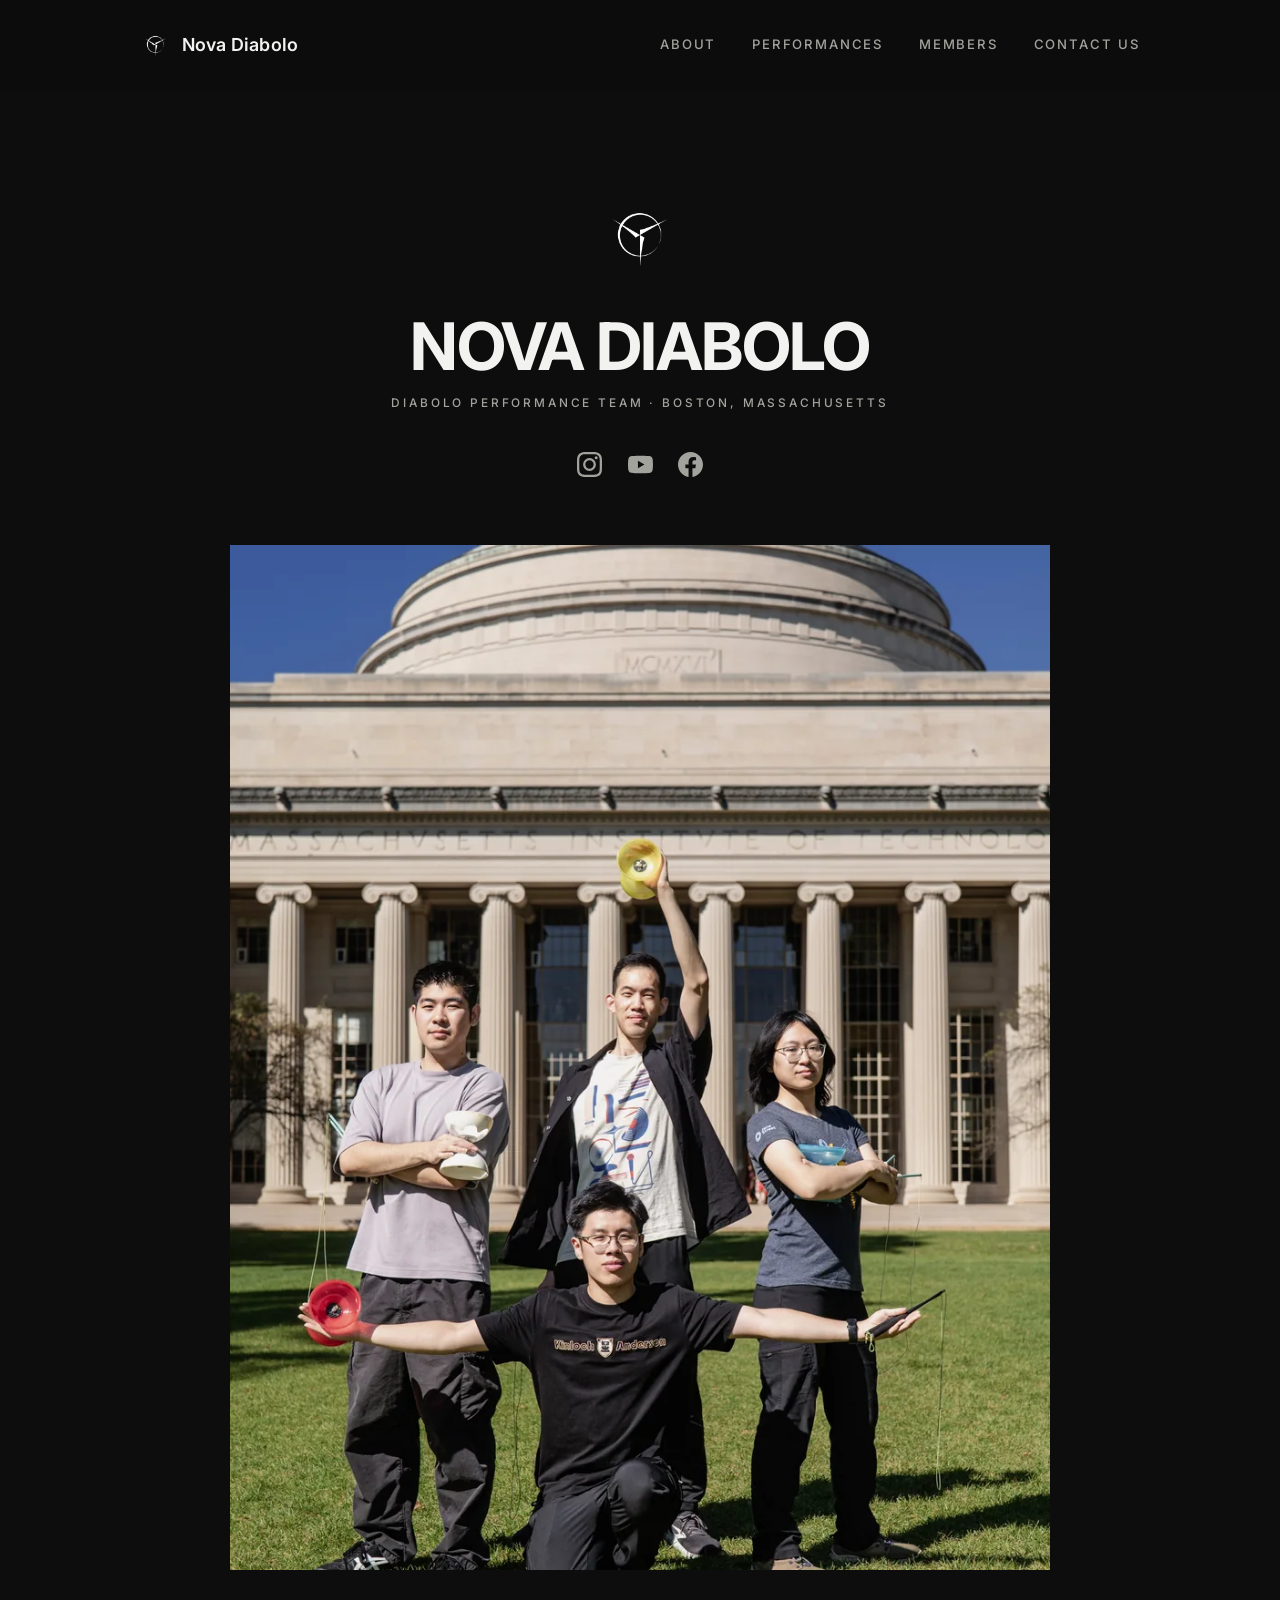
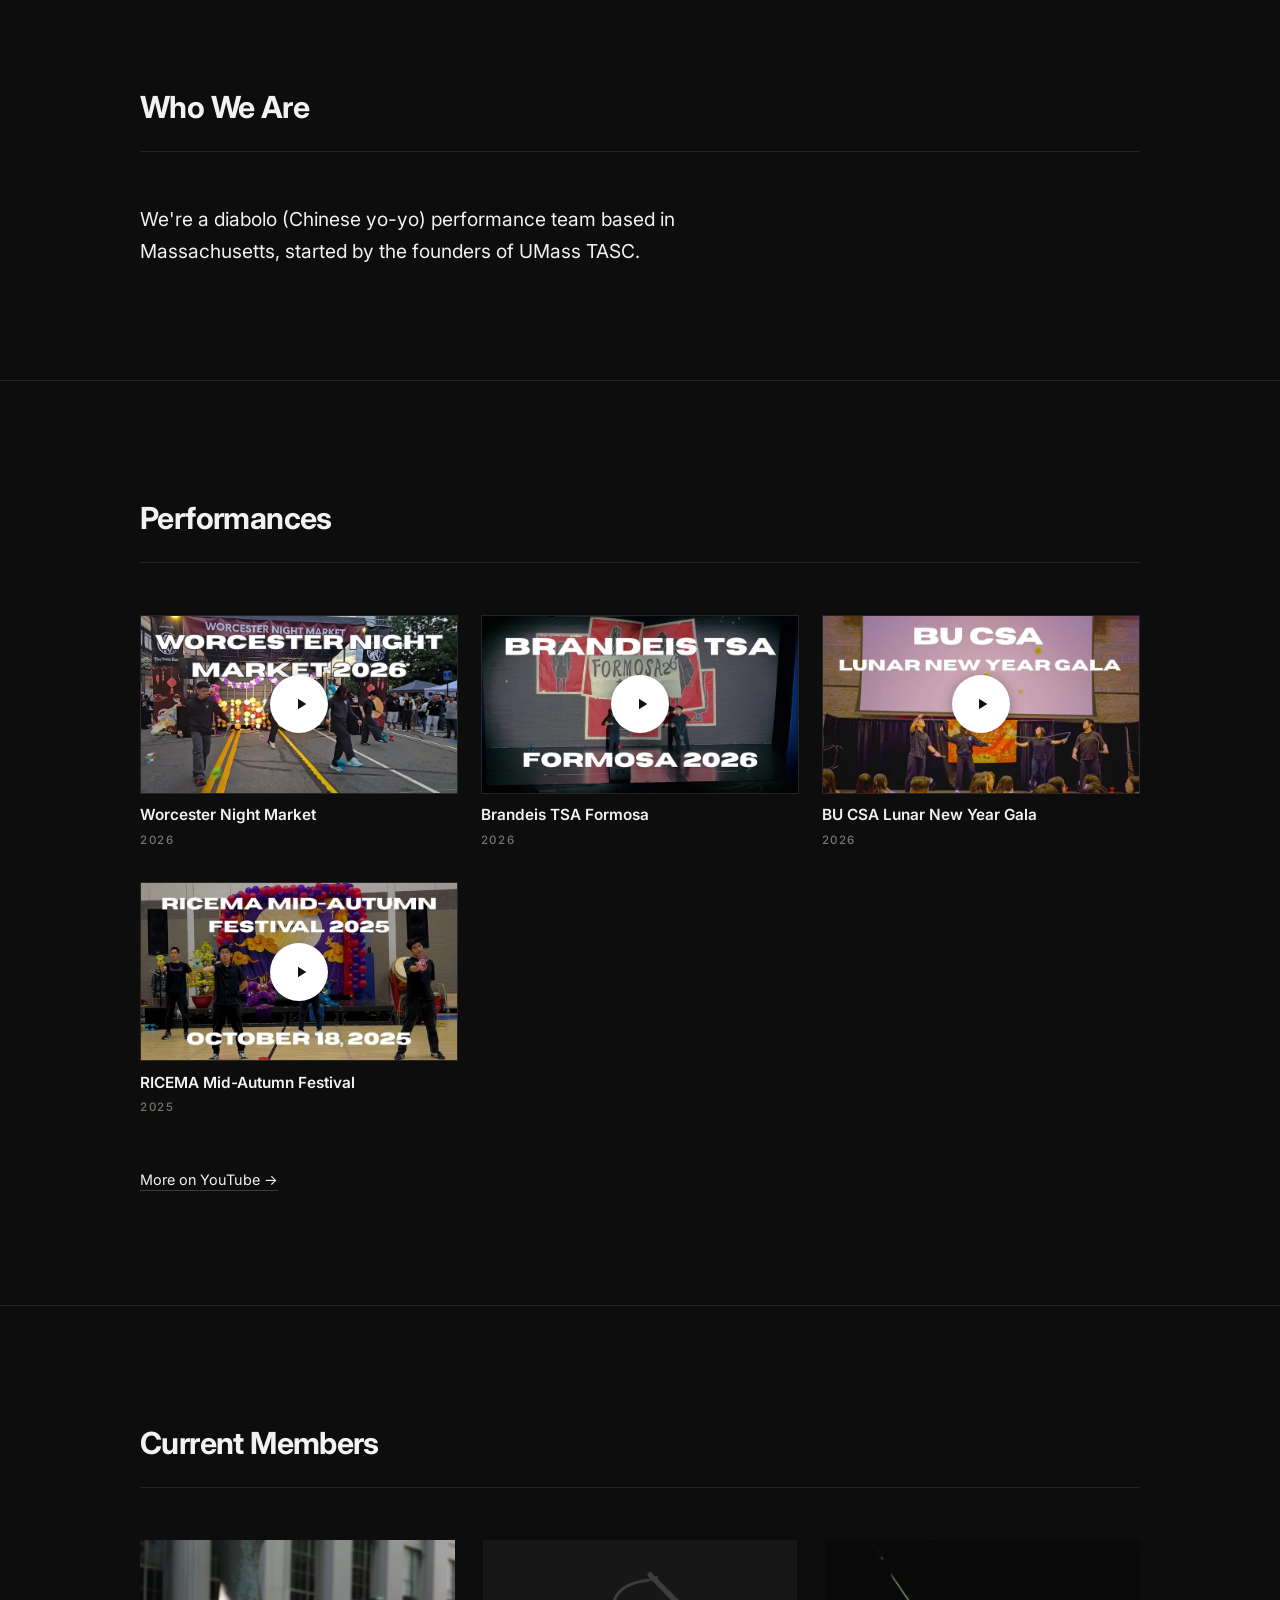
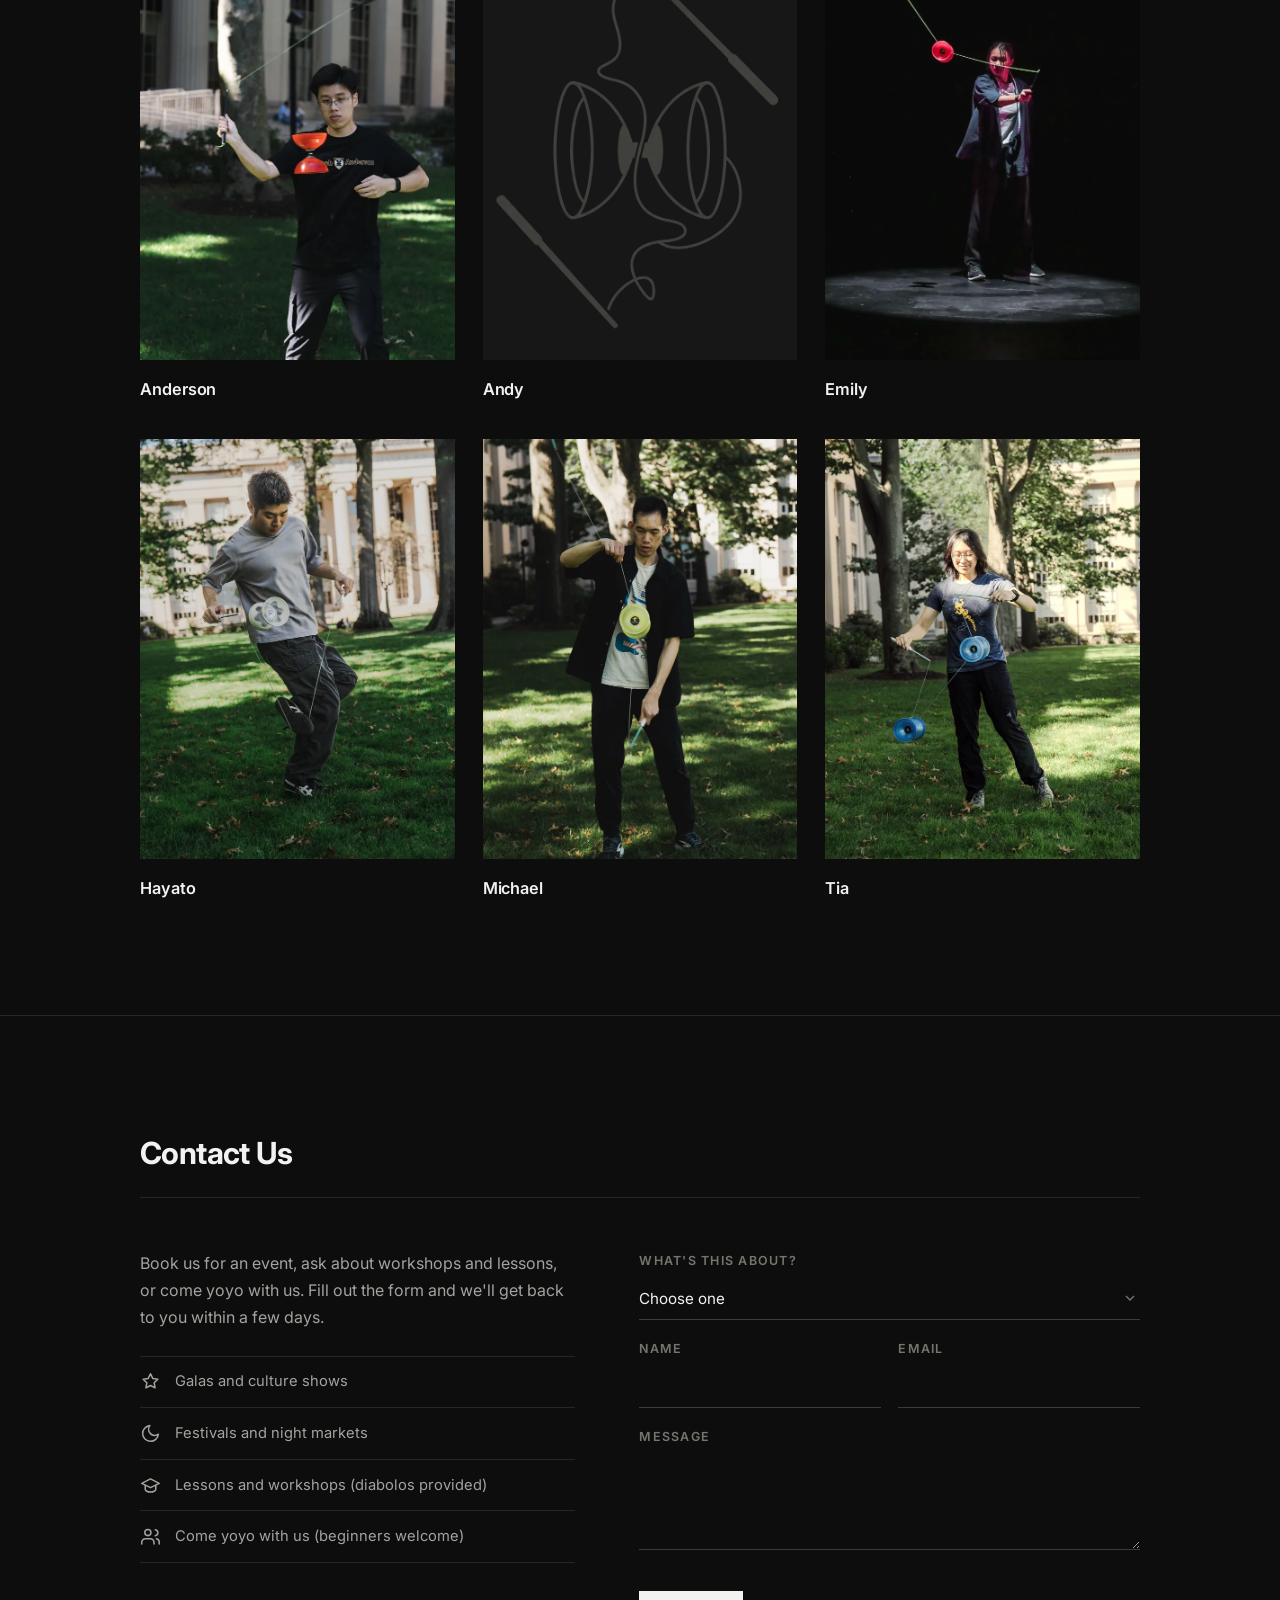
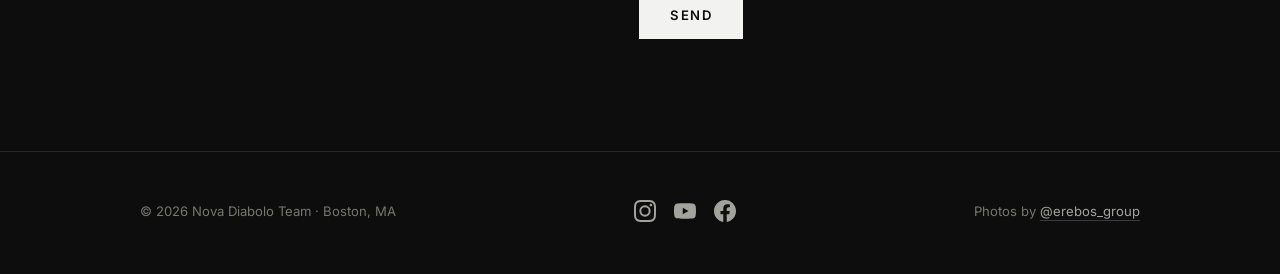
==== commit d8bed503: "Reword contact reasons and make the message hint follow the choice Reasons read less stilted: "Lesso" ====
--- a/index.html
+++ b/index.html
@@ -207,8 +207,8 @@
           <select id="reason" name="reason" required>
             <option value="" selected disabled>Choose one</option>
             <option>Booking a performance</option>
-            <option>Lessons or a workshop</option>
-            <option>Coming to yoyo with you</option>
+            <option>Lessons or workshop</option>
+            <option>Joining the team</option>
             <option>Something else</option>
           </select>
         </div>
@@ -245,8 +245,7 @@
         </div>
 
         <div class="field"><label for="message">Message</label>
-          <textarea id="message" name="message" required
-            placeholder="If you're booking: how many people, indoor or outdoor, how long a set you're after."></textarea></div>
+          <textarea id="message" name="message" required></textarea></div>
 
         <button class="submit" type="submit">Send</button>
         <p class="form-status" role="status" aria-live="polite"></p>
